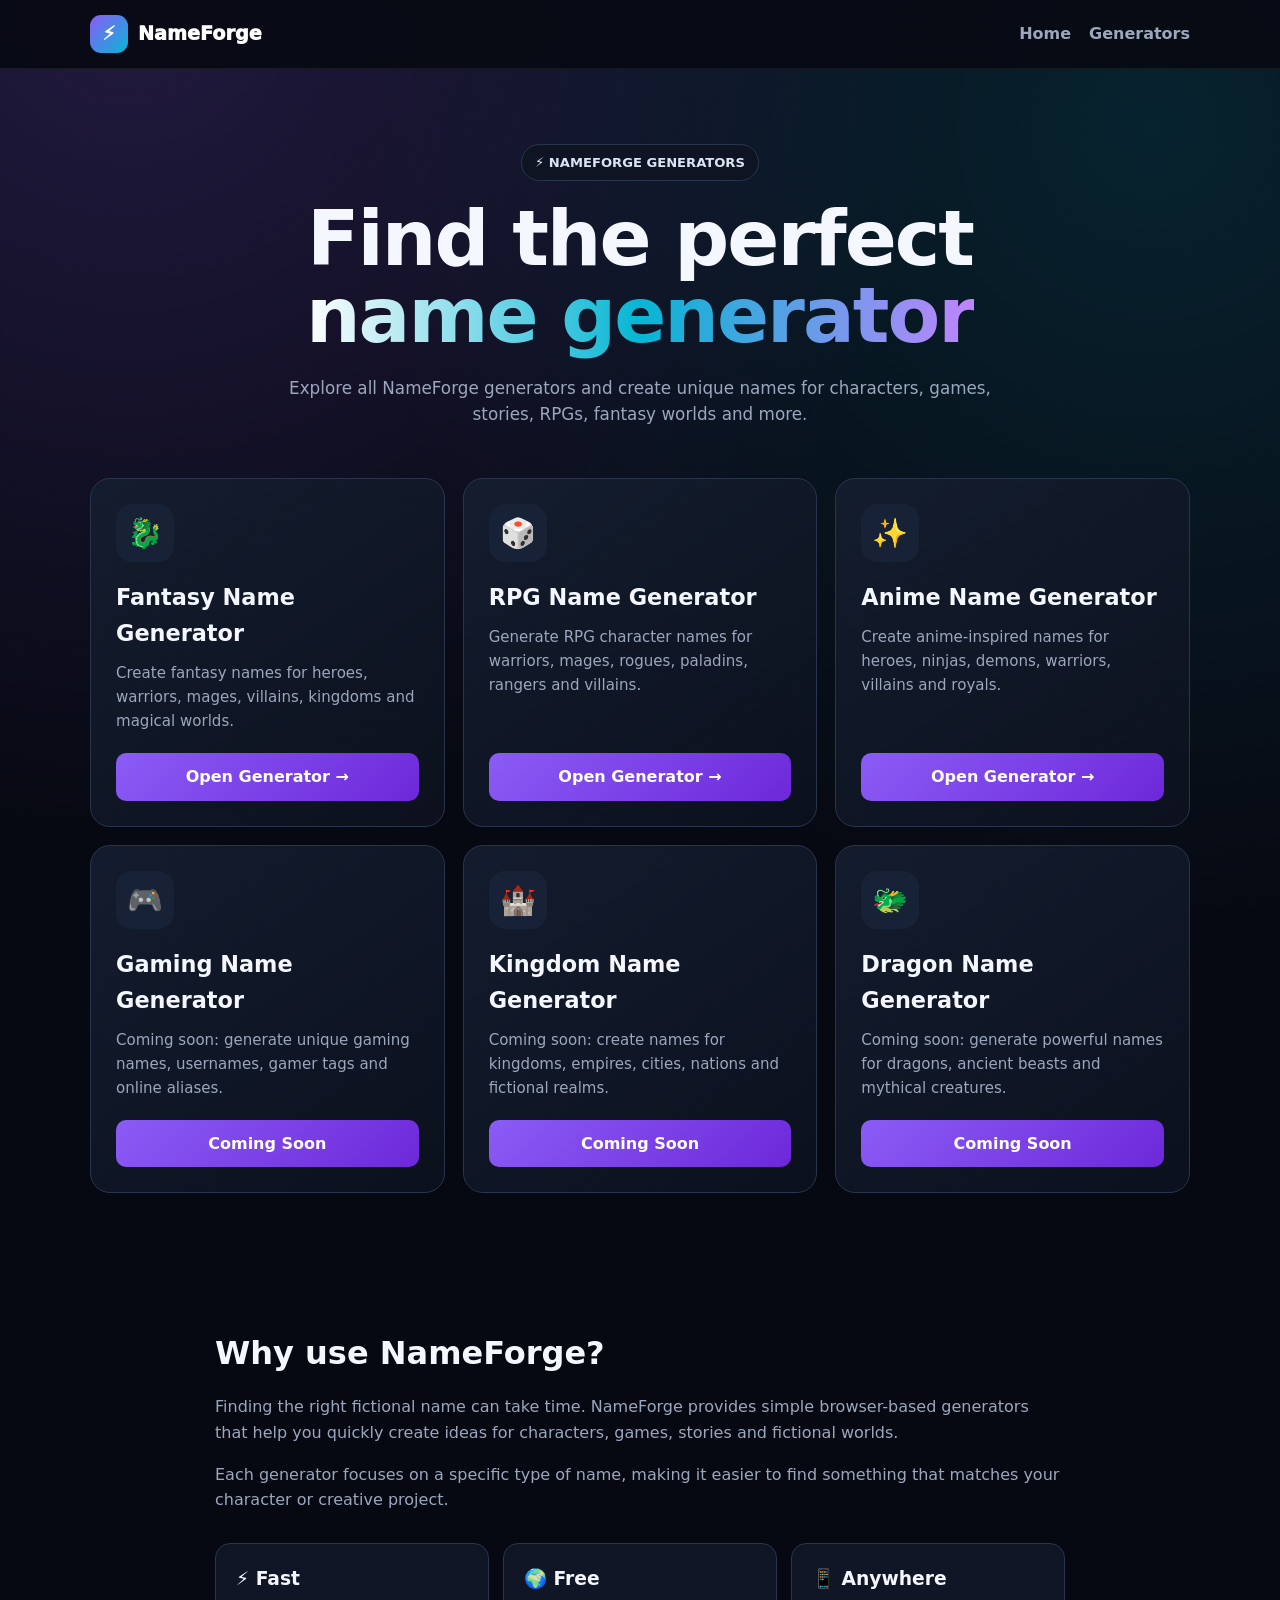
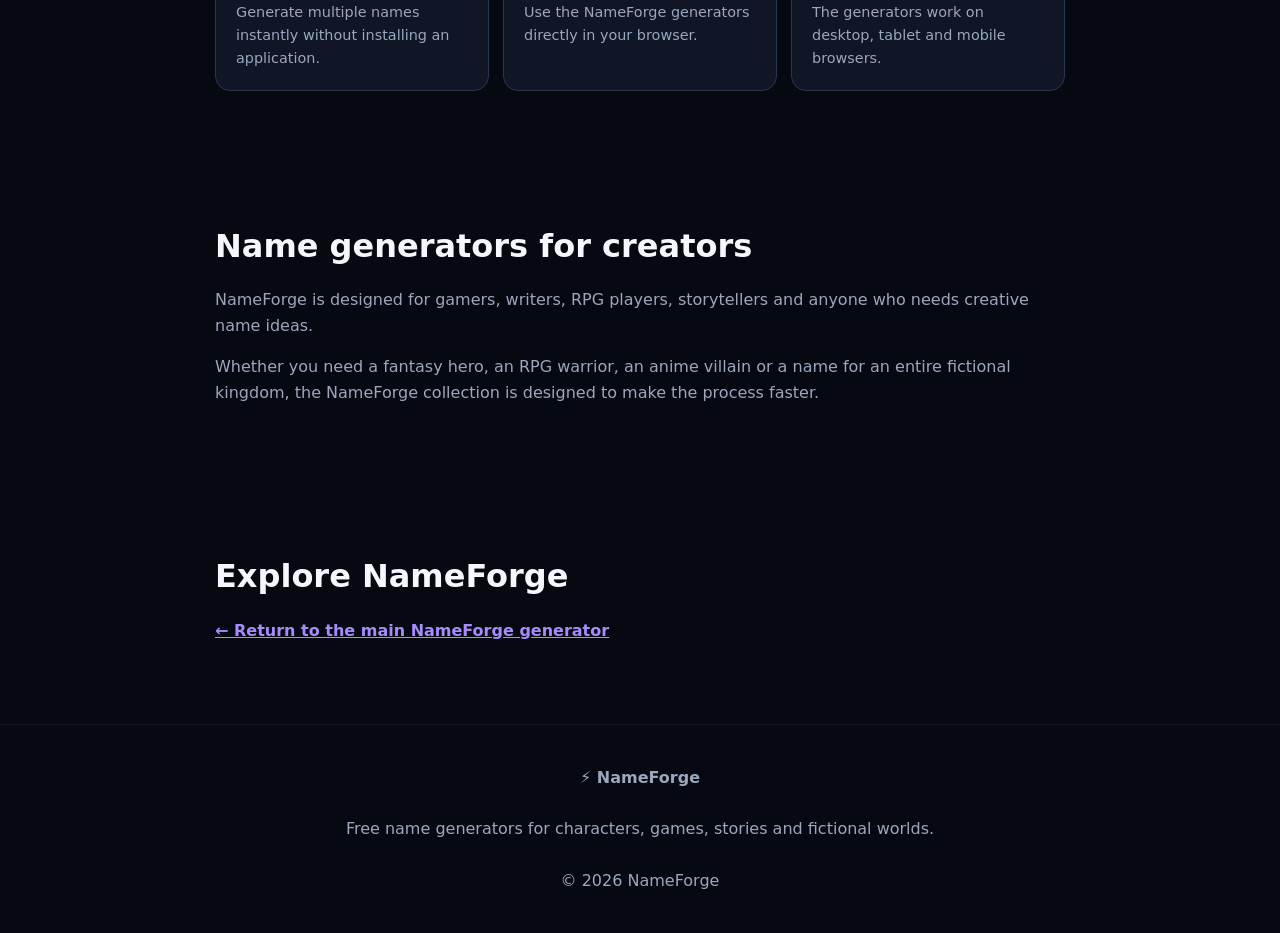
==== all-name-generators.html @ 9cd3f0a9 "Create all-name-generators.html" ====
<!DOCTYPE html>
<html lang="en">
<head>

<meta charset="UTF-8">

<meta name="viewport"
      content="width=device-width, initial-scale=1.0">

<title>All Name Generators — Fantasy, RPG, Anime & More | NameForge</title>

<meta name="description"
      content="Explore all free NameForge name generators. Generate fantasy, RPG, anime and character names for games, stories and fictional worlds.">

<meta name="keywords"
      content="name generator, fantasy name generator, RPG name generator, anime name generator, character name generator, gaming name generator">

<meta name="robots"
      content="index, follow">

<link rel="canonical"
      href="https://rayanellg.github.io/nameforge/all-name-generators.html">

<meta property="og:type"
      content="website">

<meta property="og:title"
      content="All Name Generators — NameForge">

<meta property="og:description"
      content="Explore free fantasy, RPG, anime and character name generators.">

<meta property="og:url"
      content="https://rayanellg.github.io/nameforge/all-name-generators.html">


<style>

:root{
    --bg:#070912;
    --panel:#101827;
    --border:#29354d;
    --text:#f5f7ff;
    --muted:#9ba7bd;
    --purple:#8b5cf6;
    --blue:#06b6d4;
    --pink:#ec4899;
}

*{
    box-sizing:border-box;
    margin:0;
    padding:0;
}

html{
    scroll-behavior:smooth;
}

body{

    min-height:100vh;

    font-family:
        system-ui,
        -apple-system,
        BlinkMacSystemFont,
        "Segoe UI",
        sans-serif;

    color:var(--text);

    background:

        radial-gradient(
            circle at 10% 0%,
            rgba(139,92,246,.20),
            transparent 30%
        ),

        radial-gradient(
            circle at 90% 5%,
            rgba(6,182,212,.15),
            transparent 30%
        ),

        var(--bg);

    line-height:1.6;
}

.container{

    width:min(1100px,92%);

    margin:auto;
}

header{

    position:sticky;

    top:0;

    z-index:10;

    background:
        rgba(7,9,18,.9);

    backdrop-filter:blur(15px);

    border-bottom:
        1px solid rgba(255,255,255,.06);
}

nav{

    min-height:68px;

    display:flex;

    align-items:center;

    justify-content:space-between;
}

.logo{

    display:flex;

    align-items:center;

    gap:10px;

    color:white;

    text-decoration:none;

    font-weight:950;

    font-size:1.2rem;
}

.logo-icon{

    width:38px;

    height:38px;

    display:grid;

    place-items:center;

    border-radius:11px;

    background:

        linear-gradient(
            135deg,
            var(--purple),
            var(--blue)
        );
}

.nav-links{

    display:flex;

    gap:18px;
}

.nav-links a{

    color:var(--muted);

    text-decoration:none;

    font-weight:800;
}

.nav-links a:hover{

    color:white;
}

.hero{

    text-align:center;

    padding:75px 0 50px;
}

.badge{

    display:inline-block;

    padding:7px 13px;

    border:1px solid var(--border);

    border-radius:999px;

    background:#0e1421;

    color:#dce3f5;

    font-size:.82rem;

    font-weight:850;
}

h1{

    max-width:900px;

    margin:20px auto;

    font-size:
        clamp(2.5rem,6vw,5rem);

    line-height:1;

    letter-spacing:-2px;
}

.gradient{

    color:transparent;

    background:

        linear-gradient(
            90deg,
            white,
            var(--blue),
            #c084fc
        );

    background-clip:text;

    -webkit-background-clip:text;
}

.hero p{

    max-width:750px;

    margin:auto;

    color:var(--muted);

    font-size:1.05rem;
}

.generators{

    display:grid;

    grid-template-columns:
        repeat(3,1fr);

    gap:18px;

    padding-bottom:70px;
}

.generator-card{

    display:flex;

    flex-direction:column;

    padding:25px;

    min-height:270px;

    border:1px solid var(--border);

    border-radius:20px;

    background:

        linear-gradient(
            145deg,
            rgba(20,29,47,.96),
            rgba(12,17,29,.96)
        );

    transition:
        transform .2s,
        border-color .2s,
        box-shadow .2s;
}

.generator-card:hover{

    transform:translateY(-6px);

    border-color:
        rgba(139,92,246,.6);

    box-shadow:
        0 20px 50px rgba(0,0,0,.25);
}

.icon{

    width:58px;

    height:58px;

    display:grid;

    place-items:center;

    border-radius:16px;

    background:#182236;

    font-size:1.8rem;

    margin-bottom:18px;
}

.generator-card h2{

    margin-bottom:9px;

    font-size:1.4rem;
}

.generator-card p{

    color:var(--muted);

    font-size:.94rem;

    margin-bottom:20px;
}

.generator-link{

    display:inline-block;

    margin-top:auto;

    padding:11px 15px;

    border-radius:10px;

    background:
        linear-gradient(
            135deg,
            var(--purple),
            #6d28d9
        );

    color:white;

    text-decoration:none;

    text-align:center;

    font-weight:900;
}

.generator-link:hover{

    opacity:.9;
}

.section{

    padding:65px 0;
}

.content{

    max-width:850px;

    margin:auto;
}

.content h2{

    margin-bottom:15px;

    font-size:2rem;
}

.content p{

    color:var(--muted);

    margin-bottom:16px;
}

.info-grid{

    display:grid;

    grid-template-columns:
        repeat(3,1fr);

    gap:14px;

    margin-top:30px;
}

.info{

    padding:20px;

    border:1px solid var(--border);

    border-radius:15px;

    background:#101625;
}

.info h3{

    margin-bottom:7px;
}

.info p{

    font-size:.9rem;

    margin:0;
}

footer{

    padding:40px 0;

    border-top:
        1px solid rgba(255,255,255,.06);

    text-align:center;

    color:var(--muted);
}

@media(max-width:800px){

    .generators{

        grid-template-columns:
            repeat(2,1fr);
    }

    .info-grid{

        grid-template-columns:1fr;
    }

}

@media(max-width:600px){

    .nav-links{

        display:none;
    }

    .generators{

        grid-template-columns:1fr;
    }

    .hero{

        padding-top:50px;
    }

}

</style>

</head>


<body>


<header>

<nav class="container">


<a
    href="index.html"
    class="logo"
>

<span class="logo-icon">
⚡
</span>

NameForge

</a>


<div class="nav-links">

<a href="index.html">
Home
</a>

<a href="all-name-generators.html">
Generators
</a>

</div>


</nav>

</header>



<main>


<section class="hero container">


<span class="badge">
⚡ NAMEFORGE GENERATORS
</span>


<h1>

Find the perfect

<span class="gradient">
name generator
</span>

</h1>


<p>

Explore all NameForge generators and create
unique names for characters, games, stories,
RPGs, fantasy worlds and more.

</p>


</section>



<section
    class="generators container"
>


<article class="generator-card">


<div class="icon">
🐉
</div>


<h2>
Fantasy Name Generator
</h2>


<p>

Create fantasy names for heroes, warriors,
mages, villains, kingdoms and magical worlds.

</p>


<a
    href="fantasy-name-generator.html"
    class="generator-link"
>

Open Generator →

</a>


</article>



<article class="generator-card">


<div class="icon">
🎲
</div>


<h2>
RPG Name Generator
</h2>


<p>

Generate RPG character names for warriors,
mages, rogues, paladins, rangers and villains.

</p>


<a
    href="rpg-name-generator.html"
    class="generator-link"
>

Open Generator →

</a>


</article>



<article class="generator-card">


<div class="icon">
✨
</div>


<h2>
Anime Name Generator
</h2>


<p>

Create anime-inspired names for heroes,
ninjas, demons, warriors, villains and royals.

</p>


<a
    href="anime-name-generator.html"
    class="generator-link"
>

Open Generator →

</a>


</article>



<article class="generator-card">


<div class="icon">
🎮
</div>


<h2>
Gaming Name Generator
</h2>


<p>

Coming soon: generate unique gaming names,
usernames, gamer tags and online aliases.

</p>


<a
    href="index.html"
    class="generator-link"
>

Coming Soon

</a>


</article>



<article class="generator-card">


<div class="icon">
🏰
</div>


<h2>
Kingdom Name Generator
</h2>


<p>

Coming soon: create names for kingdoms,
empires, cities, nations and fictional realms.

</p>


<a
    href="index.html"
    class="generator-link"
>

Coming Soon

</a>


</article>



<article class="generator-card">


<div class="icon">
🐲
</div>


<h2>
Dragon Name Generator
</h2>


<p>

Coming soon: generate powerful names for
dragons, ancient beasts and mythical creatures.

</p>


<a
    href="index.html"
    class="generator-link"
>

Coming Soon

</a>


</article>


</section>



<section class="section">


<div class="content">


<h2>
Why use NameForge?
</h2>


<p>

Finding the right fictional name can take time.
NameForge provides simple browser-based generators
that help you quickly create ideas for characters,
games, stories and fictional worlds.

</p>


<p>

Each generator focuses on a specific type of name,
making it easier to find something that matches
your character or creative project.

</p>


<div class="info-grid">


<div class="info">

<h3>
⚡ Fast
</h3>

<p>

Generate multiple names instantly without
installing an application.

</p>

</div>


<div class="info">

<h3>
🌍 Free
</h3>

<p>

Use the NameForge generators directly in
your browser.

</p>

</div>


<div class="info">

<h3>
📱 Anywhere
</h3>

<p>

The generators work on desktop, tablet
and mobile browsers.

</p>

</div>


</div>


</div>


</section>



<section class="section">


<div class="content">


<h2>
Name generators for creators
</h2>


<p>

NameForge is designed for gamers, writers,
RPG players, storytellers and anyone who needs
creative name ideas.

</p>


<p>

Whether you need a fantasy hero, an RPG warrior,
an anime villain or a name for an entire fictional
kingdom, the NameForge collection is designed to
make the process faster.

</p>


</div>


</section>



<section class="section">


<div class="content">


<h2>
Explore NameForge
</h2>


<p>

<a
    href="index.html"
    style="color:#a78bfa;font-weight:800;"
>

← Return to the main NameForge generator

</a>

</p>


</div>


</section>


</main>



<footer>


<div class="container">


<strong>
⚡ NameForge
</strong>


<br><br>


Free name generators for characters,
games, stories and fictional worlds.


<br><br>


© 2026 NameForge


</div>


</footer>


</body>
</html>
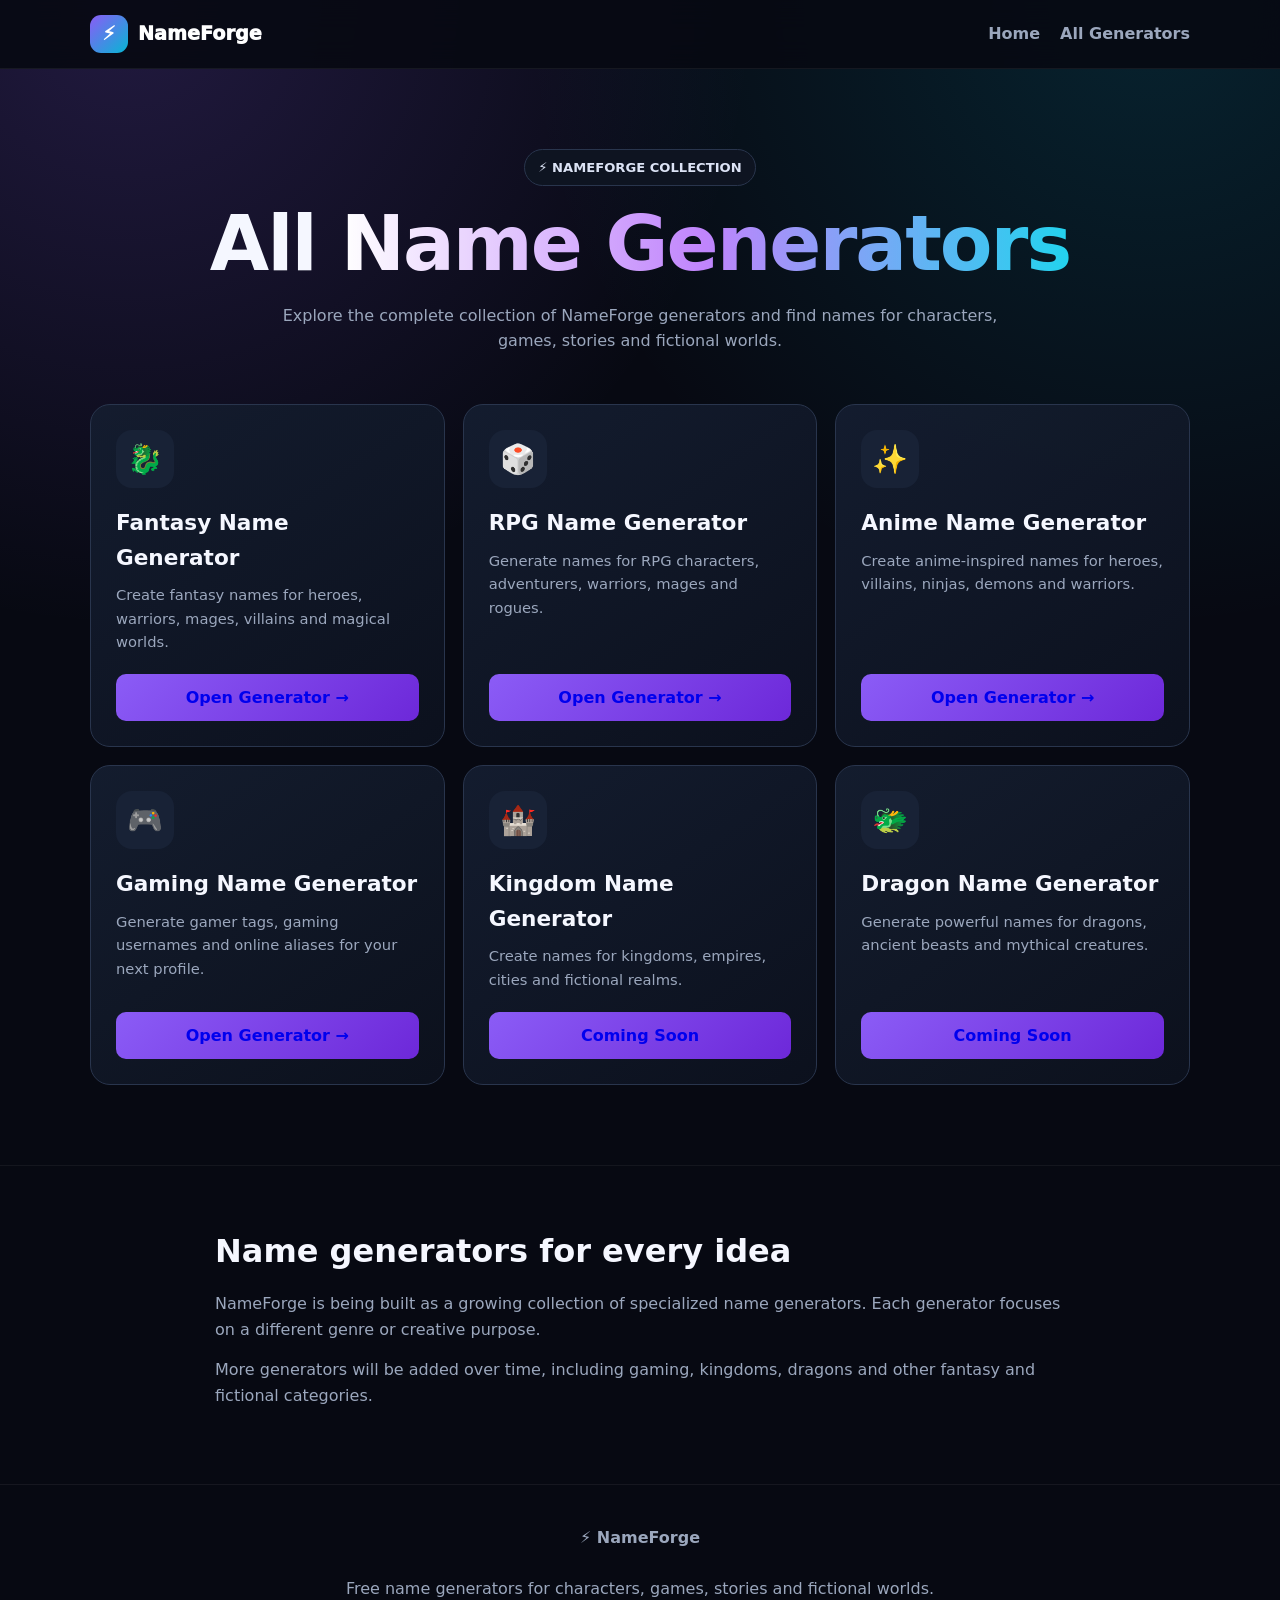
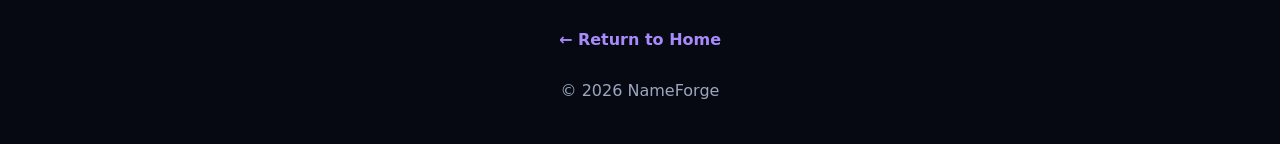
==== commit 7a9e6680: "Update all-name-generators.html" ====
--- a/all-name-generators.html
+++ b/all-name-generators.html
@@ -1,5 +1,6 @@
 <!DOCTYPE html>
 <html lang="en">
+
 <head>
 
 <meta charset="UTF-8">
@@ -7,32 +8,16 @@
 <meta name="viewport"
       content="width=device-width, initial-scale=1.0">
 
-<title>All Name Generators — Fantasy, RPG, Anime & More | NameForge</title>
+<title>All Name Generators — NameForge</title>
 
 <meta name="description"
-      content="Explore all free NameForge name generators. Generate fantasy, RPG, anime and character names for games, stories and fictional worlds.">
-
-<meta name="keywords"
-      content="name generator, fantasy name generator, RPG name generator, anime name generator, character name generator, gaming name generator">
+      content="Explore all NameForge name generators for fantasy, RPG, anime, gaming and more.">
 
 <meta name="robots"
       content="index, follow">
 
 <link rel="canonical"
       href="https://rayanellg.github.io/nameforge/all-name-generators.html">
-
-<meta property="og:type"
-      content="website">
-
-<meta property="og:title"
-      content="All Name Generators — NameForge">
-
-<meta property="og:description"
-      content="Explore free fantasy, RPG, anime and character name generators.">
-
-<meta property="og:url"
-      content="https://rayanellg.github.io/nameforge/all-name-generators.html">
-
 
 <style>
 
@@ -44,17 +29,12 @@
     --muted:#9ba7bd;
     --purple:#8b5cf6;
     --blue:#06b6d4;
-    --pink:#ec4899;
 }
 
 *{
     box-sizing:border-box;
     margin:0;
     padding:0;
-}
-
-html{
-    scroll-behavior:smooth;
 }
 
 body{
@@ -79,7 +59,7 @@
         ),
 
         radial-gradient(
-            circle at 90% 5%,
+            circle at 90% 0%,
             rgba(6,182,212,.15),
             transparent 30%
         ),
@@ -136,9 +116,9 @@
 
     text-decoration:none;
 
+    font-size:1.2rem;
+
     font-weight:950;
-
-    font-size:1.2rem;
 }
 
 .logo-icon{
@@ -154,7 +134,6 @@
     border-radius:11px;
 
     background:
-
         linear-gradient(
             135deg,
             var(--purple),
@@ -166,7 +145,7 @@
 
     display:flex;
 
-    gap:18px;
+    gap:20px;
 }
 
 .nav-links a{
@@ -187,7 +166,7 @@
 
     text-align:center;
 
-    padding:75px 0 50px;
+    padding:80px 0 50px;
 }
 
 .badge{
@@ -210,8 +189,6 @@
 }
 
 h1{
-
-    max-width:900px;
 
     margin:20px auto;
 
@@ -228,12 +205,11 @@
     color:transparent;
 
     background:
-
         linear-gradient(
             90deg,
             white,
-            var(--blue),
-            #c084fc
+            #c084fc,
+            #22d3ee
         );
 
     background-clip:text;
@@ -243,13 +219,12 @@
 
 .hero p{
 
-    max-width:750px;
+    max-width:730px;
 
     margin:auto;
 
     color:var(--muted);
 
-    font-size:1.05rem;
 }
 
 .generators{
@@ -261,18 +236,18 @@
 
     gap:18px;
 
-    padding-bottom:70px;
-}
-
-.generator-card{
+    padding-bottom:80px;
+}
+
+.card{
 
     display:flex;
 
     flex-direction:column;
 
+    min-height:285px;
+
     padding:25px;
-
-    min-height:270px;
 
     border:1px solid var(--border);
 
@@ -282,25 +257,20 @@
 
         linear-gradient(
             145deg,
-            rgba(20,29,47,.96),
-            rgba(12,17,29,.96)
+            rgba(20,29,47,.97),
+            rgba(12,17,29,.97)
         );
 
-    transition:
-        transform .2s,
-        border-color .2s,
-        box-shadow .2s;
-}
-
-.generator-card:hover{
-
-    transform:translateY(-6px);
+    transition:.2s;
+}
+
+.card:hover{
+
+    transform:translateY(-5px);
 
     border-color:
         rgba(139,92,246,.6);
 
-    box-shadow:
-        0 20px 50px rgba(0,0,0,.25);
 }
 
 .icon{
@@ -313,40 +283,46 @@
 
     place-items:center;
 
+    margin-bottom:18px;
+
     border-radius:16px;
 
     background:#182236;
 
     font-size:1.8rem;
-
-    margin-bottom:18px;
-}
-
-.generator-card h2{
-
-    margin-bottom:9px;
-
-    font-size:1.4rem;
-}
-
-.generator-card p{
+}
+
+.card h2{
+
+    margin-bottom:8px;
+
+    font-size:1.35rem;
+}
+
+.card p{
 
     color:var(--muted);
 
-    font-size:.94rem;
+    font-size:.92rem;
 
     margin-bottom:20px;
 }
 
-.generator-link{
-
-    display:inline-block;
+.link{
+
+    display:block;
 
     margin-top:auto;
 
     padding:11px 15px;
 
     border-radius:10px;
+
+    text-align:center;
+
+    text-decoration:none;
+
+    font-weight:900;
 
     background:
         linear-gradient(
@@ -355,23 +331,14 @@
             #6d28d9
         );
 
-    color:white;
-
-    text-decoration:none;
-
-    text-align:center;
-
-    font-weight:900;
-}
-
-.generator-link:hover{
-
-    opacity:.9;
 }
 
 .section{
 
-    padding:65px 0;
+    padding:60px 0;
+
+    border-top:
+        1px solid rgba(255,255,255,.05);
 }
 
 .content{
@@ -383,51 +350,16 @@
 
 .content h2{
 
+    margin-bottom:14px;
+
+    font-size:2rem;
+}
+
+.content p{
+
+    color:var(--muted);
+
     margin-bottom:15px;
-
-    font-size:2rem;
-}
-
-.content p{
-
-    color:var(--muted);
-
-    margin-bottom:16px;
-}
-
-.info-grid{
-
-    display:grid;
-
-    grid-template-columns:
-        repeat(3,1fr);
-
-    gap:14px;
-
-    margin-top:30px;
-}
-
-.info{
-
-    padding:20px;
-
-    border:1px solid var(--border);
-
-    border-radius:15px;
-
-    background:#101625;
-}
-
-.info h3{
-
-    margin-bottom:7px;
-}
-
-.info p{
-
-    font-size:.9rem;
-
-    margin:0;
 }
 
 footer{
@@ -442,7 +374,7 @@
     color:var(--muted);
 }
 
-@media(max-width:800px){
+@media(max-width:850px){
 
     .generators{
 
@@ -450,11 +382,6 @@
             repeat(2,1fr);
     }
 
-    .info-grid{
-
-        grid-template-columns:1fr;
-    }
-
 }
 
 @media(max-width:600px){
@@ -467,11 +394,6 @@
     .generators{
 
         grid-template-columns:1fr;
-    }
-
-    .hero{
-
-        padding-top:50px;
     }
 
 }
@@ -510,7 +432,7 @@
 </a>
 
 <a href="all-name-generators.html">
-Generators
+All Generators
 </a>
 
 </div>
@@ -529,16 +451,16 @@
 
 
 <span class="badge">
-⚡ NAMEFORGE GENERATORS
+⚡ NAMEFORGE COLLECTION
 </span>
 
 
 <h1>
 
-Find the perfect
+All
 
 <span class="gradient">
-name generator
+Name Generators
 </span>
 
 </h1>
@@ -546,9 +468,9 @@
 
 <p>
 
-Explore all NameForge generators and create
-unique names for characters, games, stories,
-RPGs, fantasy worlds and more.
+Explore the complete collection of NameForge
+generators and find names for characters,
+games, stories and fictional worlds.
 
 </p>
 
@@ -557,12 +479,12 @@
 
 
 
-<section
-    class="generators container"
->
-
-
-<article class="generator-card">
+<section class="generators container">
+
+
+<!-- FANTASY -->
+
+<article class="card">
 
 
 <div class="icon">
@@ -578,14 +500,14 @@
 <p>
 
 Create fantasy names for heroes, warriors,
-mages, villains, kingdoms and magical worlds.
+mages, villains and magical worlds.
 
 </p>
 
 
 <a
     href="fantasy-name-generator.html"
-    class="generator-link"
+    class="link"
 >
 
 Open Generator →
@@ -597,7 +519,9 @@
 
 
 
-<article class="generator-card">
+<!-- RPG -->
+
+<article class="card">
 
 
 <div class="icon">
@@ -612,15 +536,15 @@
 
 <p>
 
-Generate RPG character names for warriors,
-mages, rogues, paladins, rangers and villains.
+Generate names for RPG characters,
+adventurers, warriors, mages and rogues.
 
 </p>
 
 
 <a
     href="rpg-name-generator.html"
-    class="generator-link"
+    class="link"
 >
 
 Open Generator →
@@ -632,7 +556,9 @@
 
 
 
-<article class="generator-card">
+<!-- ANIME -->
+
+<article class="card">
 
 
 <div class="icon">
@@ -648,14 +574,14 @@
 <p>
 
 Create anime-inspired names for heroes,
-ninjas, demons, warriors, villains and royals.
+villains, ninjas, demons and warriors.
 
 </p>
 
 
 <a
     href="anime-name-generator.html"
-    class="generator-link"
+    class="link"
 >
 
 Open Generator →
@@ -667,7 +593,9 @@
 
 
 
-<article class="generator-card">
+<!-- GAMING -->
+
+<article class="card">
 
 
 <div class="icon">
@@ -682,18 +610,18 @@
 
 <p>
 
-Coming soon: generate unique gaming names,
-usernames, gamer tags and online aliases.
+Generate gamer tags, gaming usernames
+and online aliases for your next profile.
 
 </p>
 
 
 <a
-    href="index.html"
-    class="generator-link"
+    href="gaming-name-generator.html"
+    class="link"
 >
 
-Coming Soon
+Open Generator →
 
 </a>
 
@@ -702,7 +630,9 @@
 
 
 
-<article class="generator-card">
+<!-- KINGDOM -->
+
+<article class="card">
 
 
 <div class="icon">
@@ -717,15 +647,15 @@
 
 <p>
 
-Coming soon: create names for kingdoms,
-empires, cities, nations and fictional realms.
+Create names for kingdoms, empires,
+cities and fictional realms.
 
 </p>
 
 
 <a
     href="index.html"
-    class="generator-link"
+    class="link"
 >
 
 Coming Soon
@@ -737,7 +667,9 @@
 
 
 
-<article class="generator-card">
+<!-- DRAGON -->
+
+<article class="card">
 
 
 <div class="icon">
@@ -752,15 +684,15 @@
 
 <p>
 
-Coming soon: generate powerful names for
-dragons, ancient beasts and mythical creatures.
+Generate powerful names for dragons,
+ancient beasts and mythical creatures.
 
 </p>
 
 
 <a
     href="index.html"
-    class="generator-link"
+    class="link"
 >
 
 Coming Soon
@@ -782,148 +714,24 @@
 
 
 <h2>
-Why use NameForge?
+Name generators for every idea
 </h2>
 
 
 <p>
 
-Finding the right fictional name can take time.
-NameForge provides simple browser-based generators
-that help you quickly create ideas for characters,
-games, stories and fictional worlds.
-
-</p>
-
-
-<p>
-
-Each generator focuses on a specific type of name,
-making it easier to find something that matches
-your character or creative project.
-
-</p>
-
-
-<div class="info-grid">
-
-
-<div class="info">
-
-<h3>
-⚡ Fast
-</h3>
-
-<p>
-
-Generate multiple names instantly without
-installing an application.
-
-</p>
-
-</div>
-
-
-<div class="info">
-
-<h3>
-🌍 Free
-</h3>
-
-<p>
-
-Use the NameForge generators directly in
-your browser.
-
-</p>
-
-</div>
-
-
-<div class="info">
-
-<h3>
-📱 Anywhere
-</h3>
-
-<p>
-
-The generators work on desktop, tablet
-and mobile browsers.
-
-</p>
-
-</div>
-
-
-</div>
-
-
-</div>
-
-
-</section>
-
-
-
-<section class="section">
-
-
-<div class="content">
-
-
-<h2>
-Name generators for creators
-</h2>
-
-
-<p>
-
-NameForge is designed for gamers, writers,
-RPG players, storytellers and anyone who needs
-creative name ideas.
-
-</p>
-
-
-<p>
-
-Whether you need a fantasy hero, an RPG warrior,
-an anime villain or a name for an entire fictional
-kingdom, the NameForge collection is designed to
-make the process faster.
-
-</p>
-
-
-</div>
-
-
-</section>
-
-
-
-<section class="section">
-
-
-<div class="content">
-
-
-<h2>
-Explore NameForge
-</h2>
-
-
-<p>
-
-<a
-    href="index.html"
-    style="color:#a78bfa;font-weight:800;"
->
-
-← Return to the main NameForge generator
-
-</a>
+NameForge is being built as a growing collection
+of specialized name generators. Each generator
+focuses on a different genre or creative purpose.
+
+</p>
+
+
+<p>
+
+More generators will be added over time,
+including gaming, kingdoms, dragons and other
+fantasy and fictional categories.
 
 </p>
 
@@ -959,6 +767,19 @@
 <br><br>
 
 
+<a
+    href="index.html"
+    style="color:#a78bfa;text-decoration:none;font-weight:800;"
+>
+
+← Return to Home
+
+</a>
+
+
+<br><br>
+
+
 © 2026 NameForge
 
 
@@ -969,4 +790,5 @@
 
 
 </body>
+
 </html>
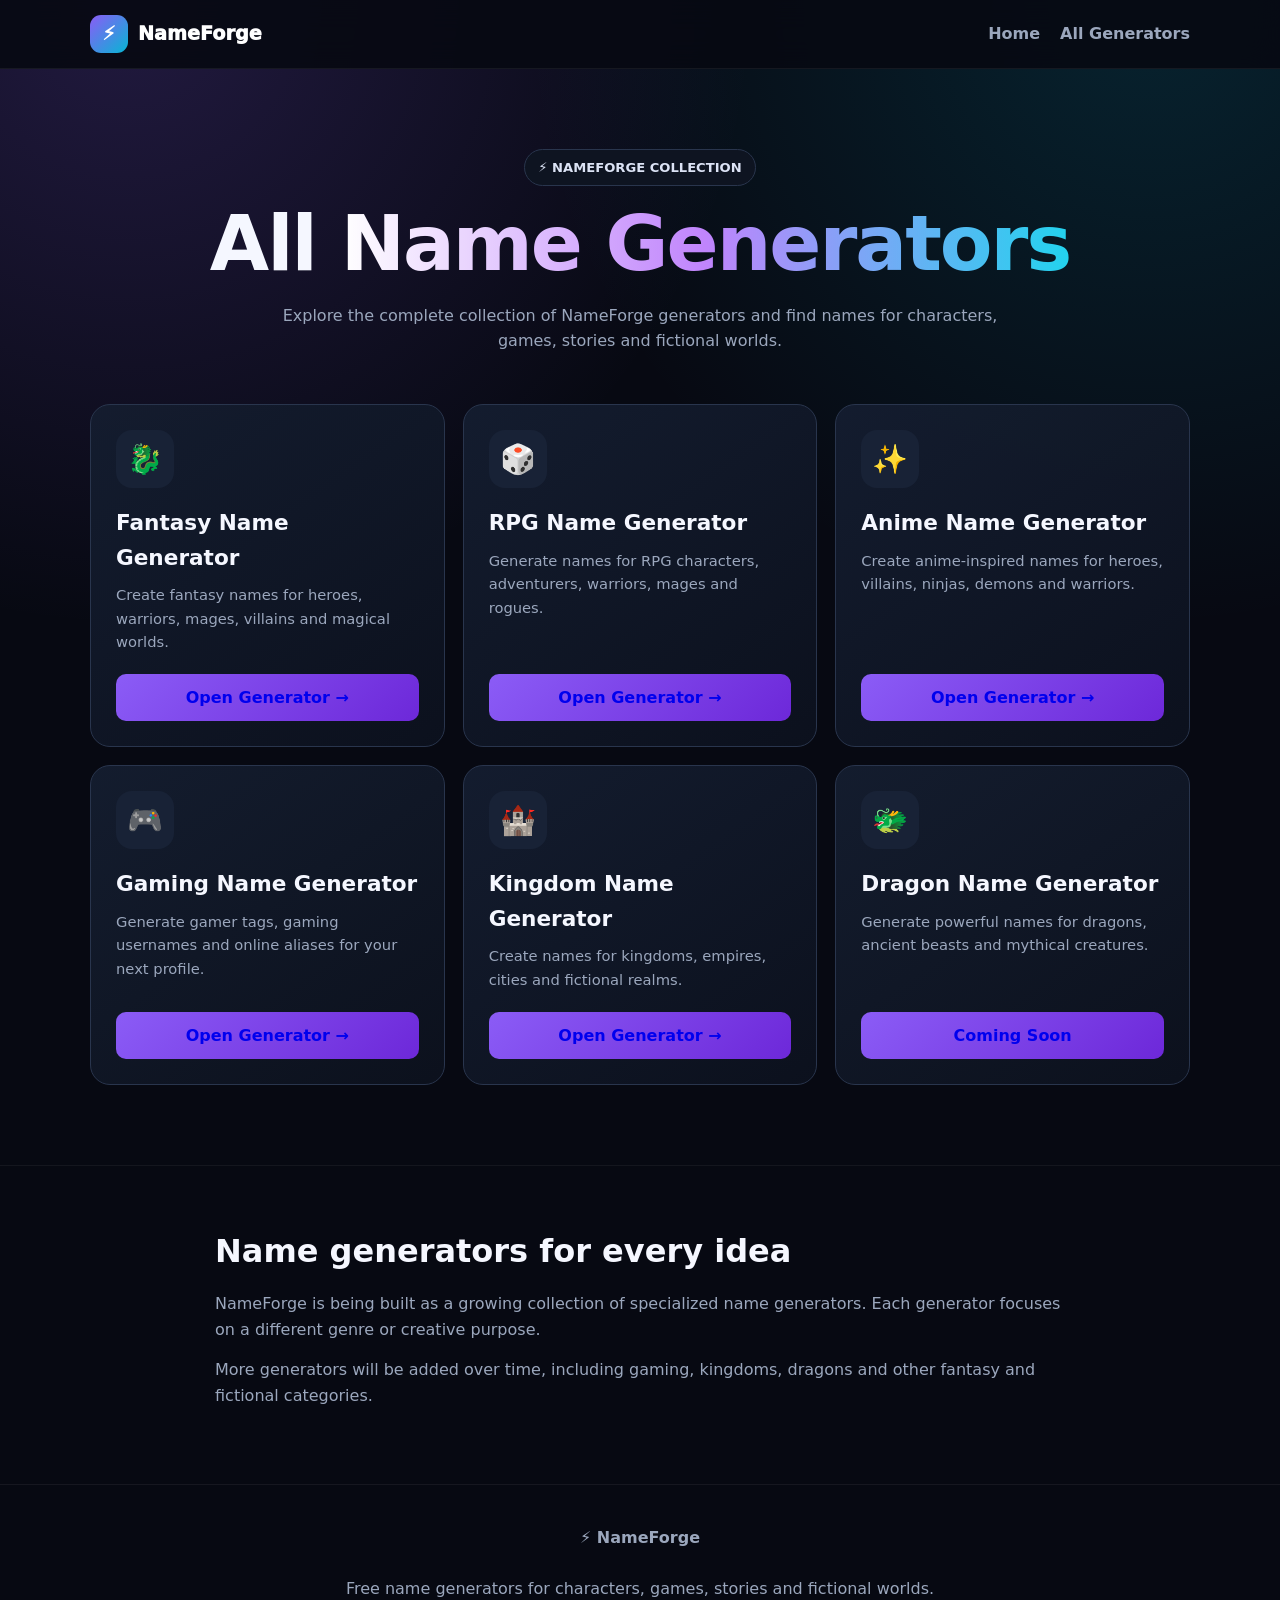
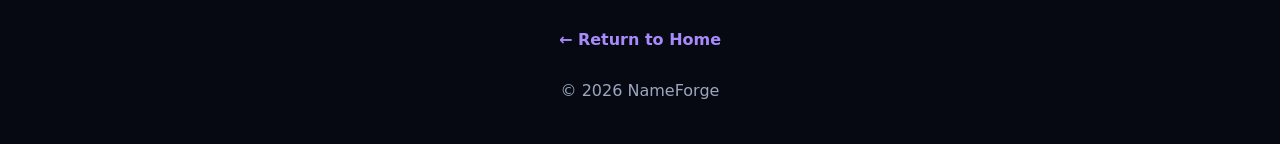
==== commit 22fbb3d6: "Update all-name-generators.html" ====
--- a/all-name-generators.html
+++ b/all-name-generators.html
@@ -654,12 +654,10 @@
 
 
 <a
-    href="index.html"
+    href="kingdom-name-generator.html"
     class="link"
 >
-
-Coming Soon
-
+Open Generator →
 </a>
 
 
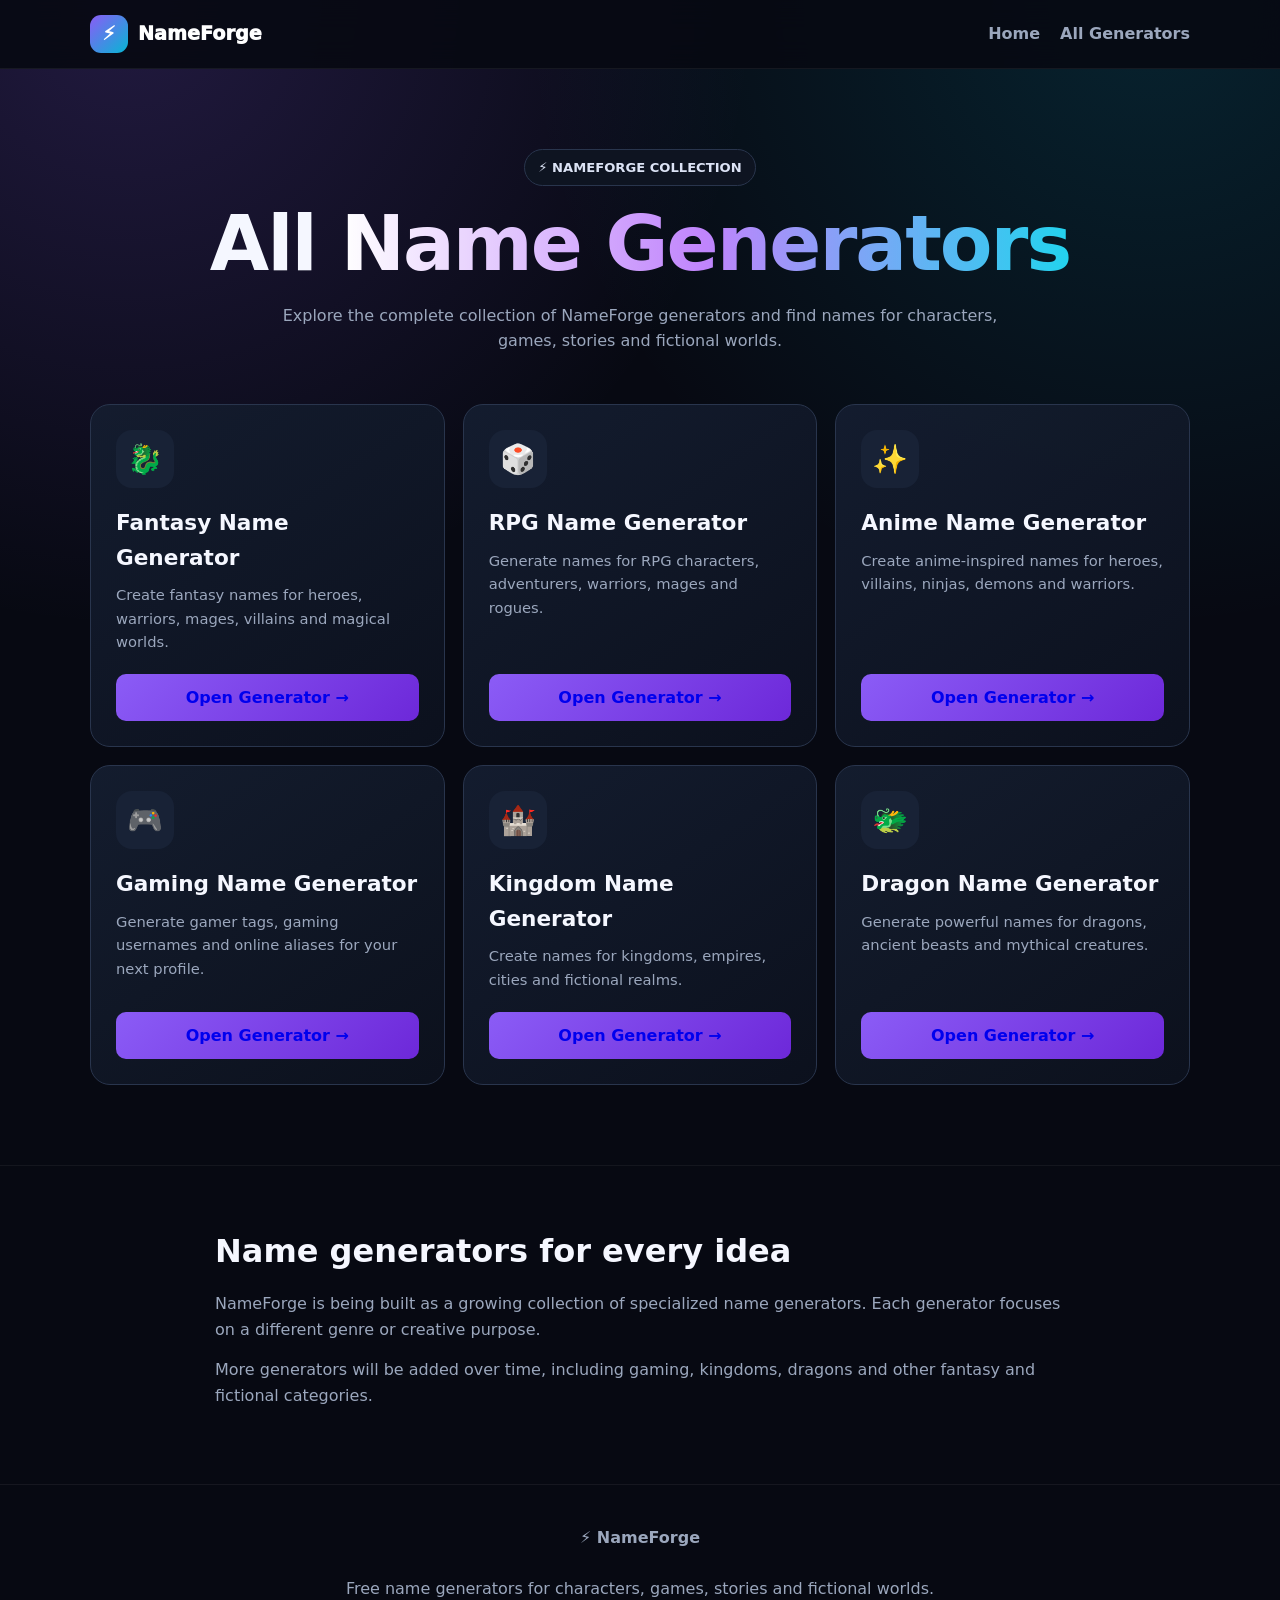
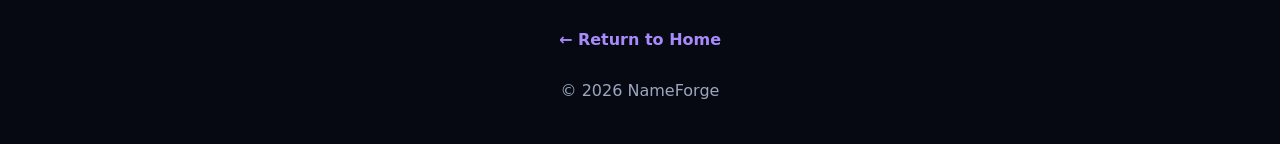
==== commit 7ac8dec8: "Update all-name-generators.html" ====
--- a/all-name-generators.html
+++ b/all-name-generators.html
@@ -689,12 +689,10 @@
 
 
 <a
-    href="index.html"
+    href="dragon-name-generator.html"
     class="link"
 >
-
-Coming Soon
-
+Open Generator →
 </a>
 
 
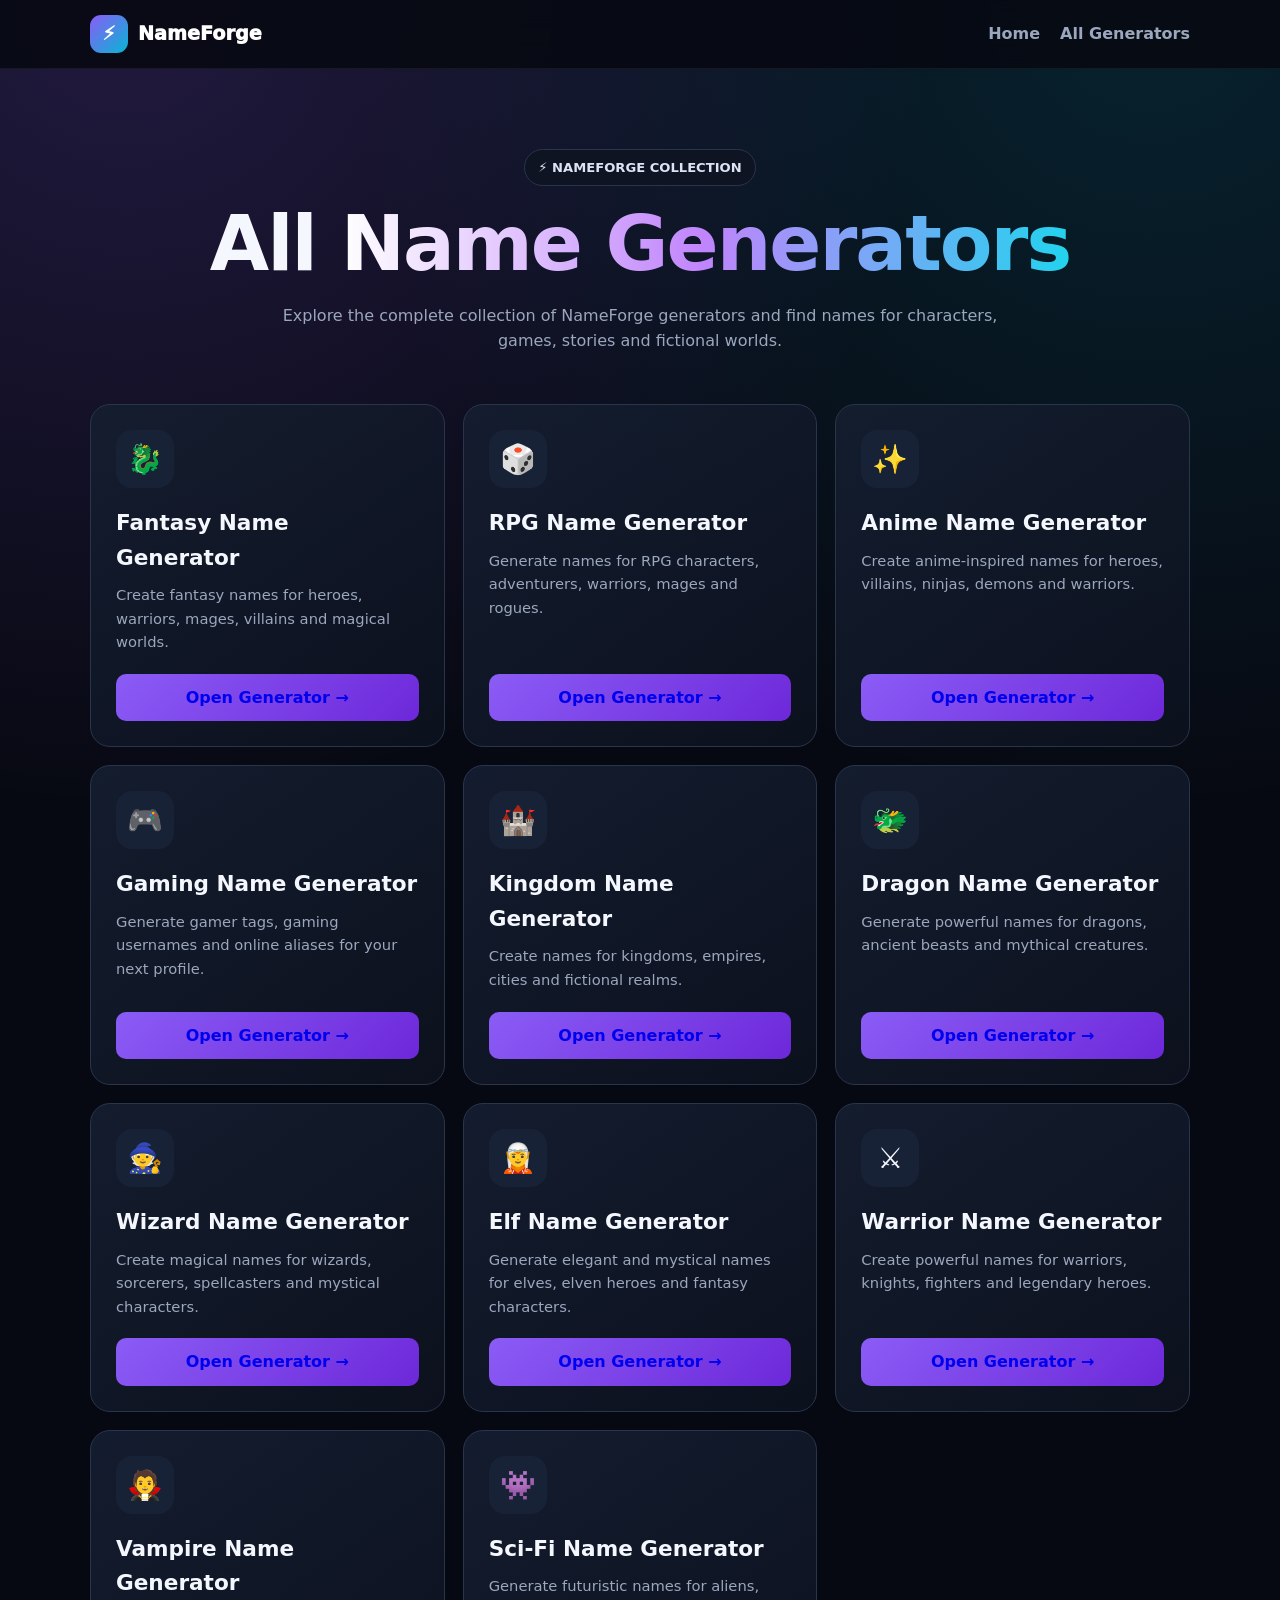
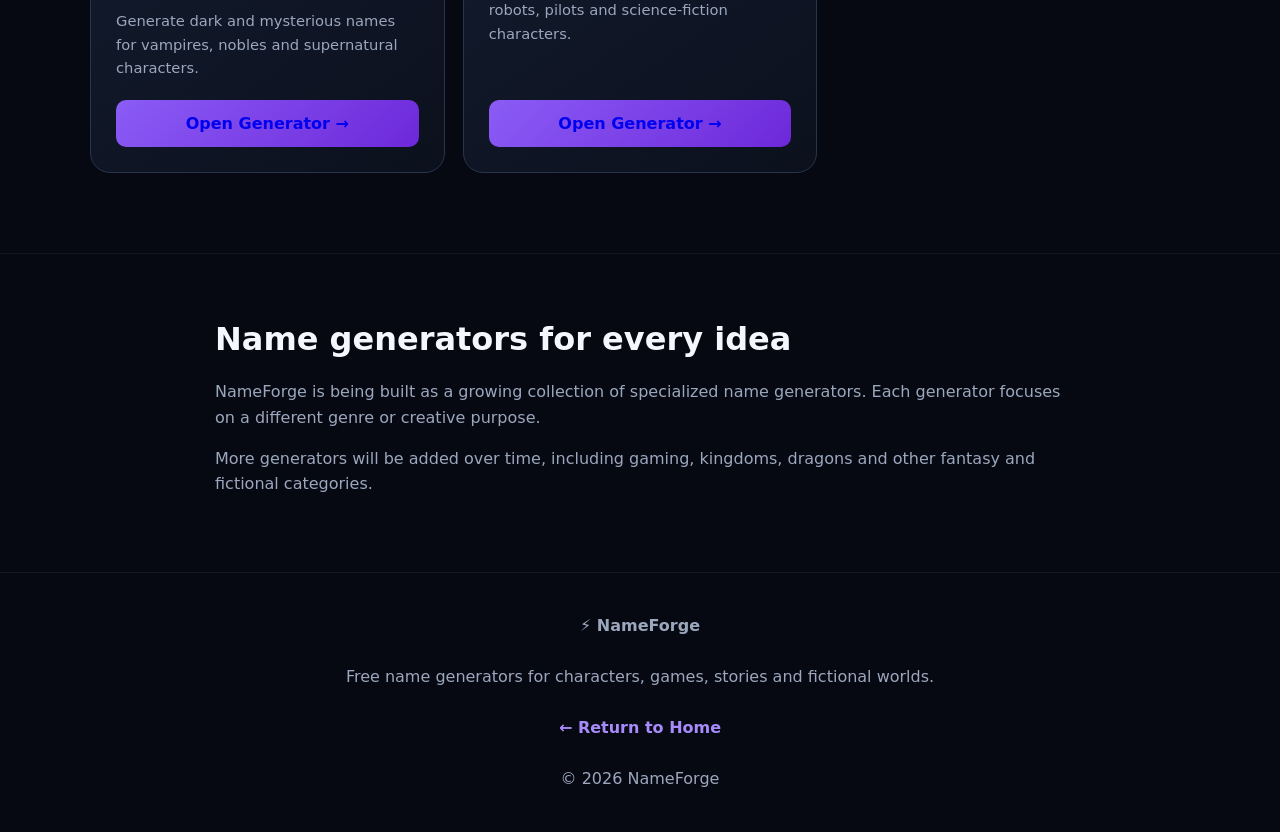
==== commit 4d670c88: "Update all-name-generators.html" ====
--- a/all-name-generators.html
+++ b/all-name-generators.html
@@ -699,6 +699,155 @@
 </article>
 
 
+<!-- WIZARD -->
+
+<article class="card">
+
+<div class="icon">
+🧙
+</div>
+
+<h2>
+Wizard Name Generator
+</h2>
+
+<p>
+
+Create magical names for wizards,
+sorcerers, spellcasters and mystical characters.
+
+</p>
+
+<a
+    href="wizard-name-generator.html"
+    class="link"
+>
+Open Generator →
+</a>
+
+</article>
+
+
+
+<!-- ELF -->
+
+<article class="card">
+
+<div class="icon">
+🧝
+</div>
+
+<h2>
+Elf Name Generator
+</h2>
+
+<p>
+
+Generate elegant and mystical names
+for elves, elven heroes and fantasy characters.
+
+</p>
+
+<a
+    href="elf-name-generator.html"
+    class="link"
+>
+Open Generator →
+</a>
+
+</article>
+
+
+
+<!-- WARRIOR -->
+
+<article class="card">
+
+<div class="icon">
+⚔️
+</div>
+
+<h2>
+Warrior Name Generator
+</h2>
+
+<p>
+
+Create powerful names for warriors,
+knights, fighters and legendary heroes.
+
+</p>
+
+<a
+    href="warrior-name-generator.html"
+    class="link"
+>
+Open Generator →
+</a>
+
+</article>
+
+
+
+<!-- VAMPIRE -->
+
+<article class="card">
+
+<div class="icon">
+🧛
+</div>
+
+<h2>
+Vampire Name Generator
+</h2>
+
+<p>
+
+Generate dark and mysterious names
+for vampires, nobles and supernatural characters.
+
+</p>
+
+<a
+    href="vampire-name-generator.html"
+    class="link"
+>
+Open Generator →
+</a>
+
+</article>
+
+
+
+<!-- SCI-FI -->
+
+<article class="card">
+
+<div class="icon">
+👾
+</div>
+
+<h2>
+Sci-Fi Name Generator
+</h2>
+
+<p>
+
+Generate futuristic names for aliens,
+robots, pilots and science-fiction characters.
+
+</p>
+
+<a
+    href="sci-fi-name-generator.html"
+    class="link"
+>
+Open Generator →
+</a>
+
+</article>
+
+
 </section>
 
 
